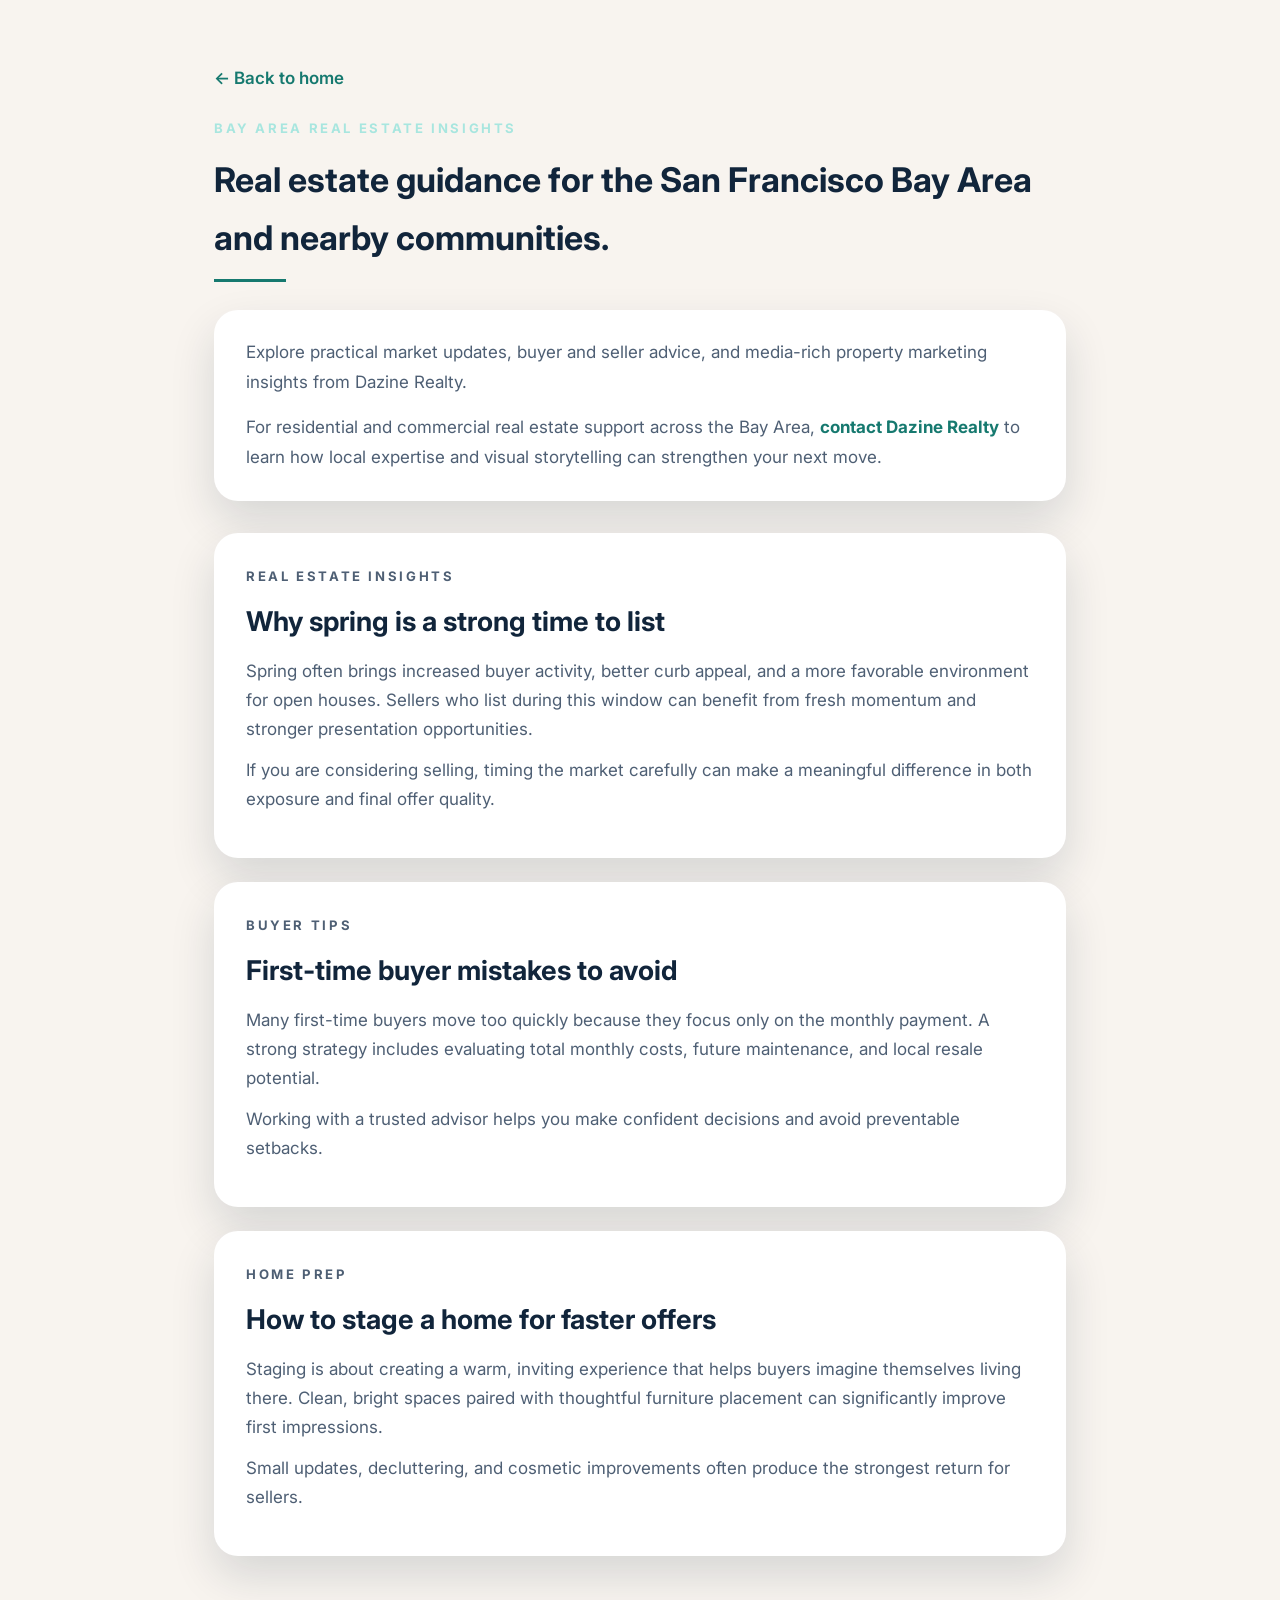
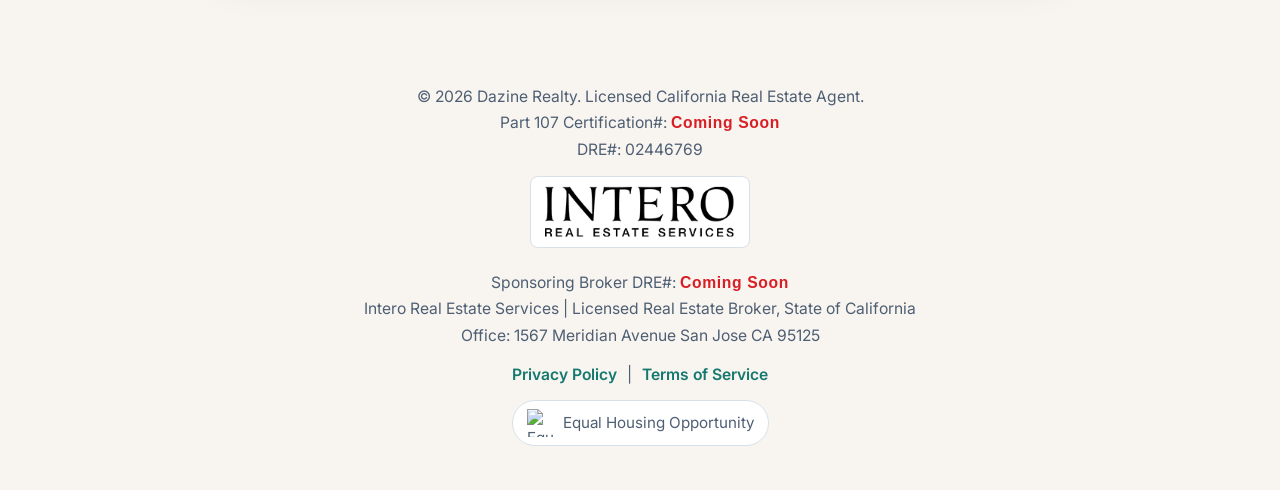
==== blog.html @ 9b82200a "Position Intero logo between license details" ====
<!DOCTYPE html>
<html lang="en">
  <head>
    <!-- Google tag (gtag.js) -->
    <script async src="https://www.googletagmanager.com/gtag/js?id=G-FYJN9053RN"></script>
    <script>
      window.dataLayer = window.dataLayer || [];
      function gtag(){dataLayer.push(arguments);}
      gtag('js', new Date());

      gtag('config', 'G-FYJN9053RN');
    </script>
    <meta charset="UTF-8" />
    <meta name="viewport" content="width=device-width, initial-scale=1.0" />
    <title>Bay Area Real Estate Blog | Dazine Realty</title>
    <link rel="icon" type="image/x-icon" href="https://dazinerealty.homes/favicon.ico">
<link rel="icon" type="image/png" sizes="48x48" href="https://dazinerealty.homes/favicon-48x48.png">
<link rel="icon" type="image/png" sizes="96x96" href="https://dazinerealty.homes/favicon-96x96.png">
<link rel="icon" type="image/png" sizes="32x32" href="https://dazinerealty.homes/favicon-32x32.png">
<link rel="icon" type="image/png" sizes="16x16" href="https://dazinerealty.homes/favicon-16x16.png">
<link rel="apple-touch-icon" sizes="180x180" href="https://dazinerealty.homes/apple-touch-icon.png">
<link rel="icon" type="image/png" sizes="192x192" href="https://dazinerealty.homes/android-chrome-192x192.png">
<link rel="icon" type="image/png" sizes="512x512" href="https://dazinerealty.homes/android-chrome-512x512.png">
    <meta
      name="description"
      content="Bay Area real estate insights, market updates, and practical tips for buyers, sellers, and commercial clients from Dazine Realty."
    />
    <meta
      name="keywords"
      content="Bay Area real estate blog, San Francisco Bay Area market updates, Oakland real estate tips, San Jose real estate advice, commercial real estate insights"
    />
    <meta name="robots" content="index, follow" />
    <link rel="preconnect" href="https://fonts.googleapis.com" />
    <link rel="preconnect" href="https://fonts.gstatic.com" crossorigin />
    <link
      href="https://fonts.googleapis.com/css2?family=Inter:wght@400;500;600;700;800&display=swap"
      rel="stylesheet"
    />
    <link rel="stylesheet" href="style.css?v=3" />
  </head>
  <body>
    <main class="blog-page">
      <a href="index.html" class="back-link">← Back to home</a>
      <p class="eyebrow">Bay Area real estate insights</p>
      <h1>Real estate guidance for the San Francisco Bay Area and nearby communities.</h1>
      <div class="blog-intro-card">
        <p>
          Explore practical market updates, buyer and seller advice, and media-rich property marketing insights from Dazine Realty.
        </p>
        <p>
          For residential and commercial real estate support across the Bay Area, <a href="index.html#contact">contact Dazine Realty</a> to learn how local expertise and visual storytelling can strengthen your next move.
        </p>
      </div>
      <section class="blog-post">
        <p class="eyebrow">Real estate insights</p>
        <h2>Why spring is a strong time to list</h2>
        <p>
          Spring often brings increased buyer activity, better curb appeal, and a more favorable
          environment for open houses. Sellers who list during this window can benefit from fresh
          momentum and stronger presentation opportunities.
        </p>
        <p>
          If you are considering selling, timing the market carefully can make a meaningful difference
          in both exposure and final offer quality.
        </p>
      </section>

      <section class="blog-post">
        <p class="eyebrow">Buyer tips</p>
        <h2>First-time buyer mistakes to avoid</h2>
        <p>
          Many first-time buyers move too quickly because they focus only on the monthly payment. A strong
          strategy includes evaluating total monthly costs, future maintenance, and local resale potential.
        </p>
        <p>
          Working with a trusted advisor helps you make confident decisions and avoid preventable setbacks.
        </p>
      </section>

      <section class="blog-post">
        <p class="eyebrow">Home prep</p>
        <h2>How to stage a home for faster offers</h2>
        <p>
          Staging is about creating a warm, inviting experience that helps buyers imagine themselves living there.
          Clean, bright spaces paired with thoughtful furniture placement can significantly improve first impressions.
        </p>
        <p>
          Small updates, decluttering, and cosmetic improvements often produce the strongest return for sellers.
        </p>
      </section>
    </main>

    <footer aria-label="Footer">
      <div class="footer-content">
        <p>© 2026 Dazine Realty. Licensed California Real Estate Agent.</p>
        <p>Part 107 Certification#: <span class="rounded-coming-soon">Coming Soon</span></p>
        <p>DRE#: 02446769</p>
        <a href="https://www.interorealestate.com/" target="_blank" rel="noopener noreferrer" class="intero-logo-link" aria-label="Visit Intero Real Estate Services website">
          <img src="InteroLOGO1.webp" alt="Intero Real Estate Services logo" class="intero-logo" />
        </a>
        <p class="legal-group-start">Sponsoring Broker DRE#: <span class="rounded-coming-soon">Coming Soon</span></p>
        <p>Intero Real Estate Services | Licensed Real Estate Broker, State of California</p>
        <p>Office: 1567 Meridian Avenue
San Jose CA 95125</p>
        <p class="footer-legal-links">
          <a href="legal.html#privacy">Privacy Policy</a>
          <span aria-hidden="true">|</span>
          <a href="legal.html#terms">Terms of Service</a>
        </p>
      </div>
      <div class="footer-badges">
        <div class="equal-housing" aria-label="Equal Housing Opportunity">
          <img src="EqualHousingOpportunityLogo.png" alt="Equal Housing Opportunity logo" class="equal-housing-icon" />
          <span>Equal Housing Opportunity</span>
        </div>
      </div>
    </footer>
  </body>
</html>
---- style.css ----
:root {
  --navy: #0f2237;
  --teal: #16796f;
  --cream: #f8f4ef;
  --text: #11253b;
  --muted: #4e5f74;
  --shadow: 0 20px 45px rgba(17, 37, 59, 0.14);
  --focus: #0b63ce;
}

* {
  box-sizing: border-box;
  margin: 0;
  padding: 0;
}

html {
  scroll-behavior: smooth;
}

body {
  font-family: 'Inter', sans-serif;
  color: var(--text);
  background: var(--cream);
  line-height: 1.7;
  font-size: 17px;
}

img {
  width: 100%;
  display: block;
}

a {
  color: inherit;
  text-decoration: none;
}

a:hover,
a:focus-visible {
  color: var(--teal);
}

*:focus-visible {
  outline: 3px solid var(--focus);
  outline-offset: 3px;
  border-radius: 4px;
}
.skip-link {
  position: absolute;
  left: -9999px;
  top: 0;
  background: var(--navy);
  color: white;
  padding: 10px 14px;
  z-index: 1000;
  border-radius: 0 0 6px 0;
}

.skip-link:focus {
  left: 0;
}
.hero {
  background: linear-gradient(135deg, rgba(18, 38, 58, 0.9), rgba(42, 157, 143, 0.8)),
    url('https://images.unsplash.com/photo-1494526585095-c41746248156?auto=format&fit=crop&w=1600&q=80') center/cover;
  color: white;
  padding: 24px 24px 80px;
  min-height: 760px;
}

.navbar {
  max-width: 1180px;
  margin: 0 auto;
  display: flex;
  align-items: center;
  justify-content: space-between;
  padding: 12px 0 40px;
}

.brand {
  display: inline-flex;
  align-items: center;
  justify-content: center;
  font-size: 1.25rem;
  font-weight: 800;
  letter-spacing: 0.14em;
  text-transform: uppercase;
  padding: 12px 24px;
  border-radius: 999px;
  border: 1px solid rgba(255, 255, 255, 0.35);
  background: rgba(255, 255, 255, 0.16);
  color: white;
  box-shadow: 0 16px 36px rgba(0, 0, 0, 0.18);
  text-shadow: 0 1px 2px rgba(0, 0, 0, 0.18);
  backdrop-filter: blur(10px);
  transition: transform 0.2s ease, background 0.2s ease, box-shadow 0.2s ease;
}

.brand:hover,
.brand:focus-visible {
  transform: translateY(-2px);
  background: rgba(255, 255, 255, 0.28);
  box-shadow: 0 20px 42px rgba(0, 0, 0, 0.22);
}

.nav-links {
  display: flex;
  gap: 18px;
  flex-wrap: wrap;
}

.nav-links a {
  color: rgba(255,255,255,0.95);
  font-size: 0.95rem;
  font-weight: 600;
}

.nav-link {
  display: inline-block;
  padding: 6px 12px;
  border: 1px solid rgba(255,255,255,0.35);
  border-radius: 999px;
  background: rgba(255,255,255,0.12);
  transition: background 0.2s ease, transform 0.2s ease, color 0.2s ease, box-shadow 0.2s ease;
}

.nav-link:hover,
.nav-link:focus-visible {
  background: rgba(255,255,255,0.3);
  color: white;
  transform: translateY(-1px);
  box-shadow: 0 8px 18px rgba(0, 0, 0, 0.14);
}

.hero-content {
  max-width: 1180px;
  margin: 0 auto;
  display: grid;
  grid-template-columns: 1.5fr 0.8fr;
  gap: 32px;
  align-items: stretch;
}

.hero-copy {
  display: flex;
  flex-direction: column;
  justify-content: space-between;
  min-height: 100%;
  padding-top: 280px;
}

.hero-actions {
  display: flex;
  gap: 14px;
  margin-top: 0;
}

.hero-actions .btn {
  margin-top: 0;
}

.eyebrow {
  text-transform: uppercase;
  letter-spacing: 0.2em;
  font-weight: 700;
  font-size: 0.82rem;
  color: #a8e6df;
  margin-bottom: 12px;
}

.hero h1 {
  font-size: clamp(2.2rem, 4.2vw, 3.5rem);
  margin-bottom: 16px;
  line-height: 1.15;
  letter-spacing: -0.02em;
}

.hero-text {
  font-size: 1.18rem;
  max-width: 760px;
  color: rgba(255,255,255,0.94);
  margin-bottom: 24px;
  line-height: 1.75;
}

.btn {
  display: inline-block;
  padding: 12px 18px;
  border-radius: 999px;
  font-weight: 600;
  margin-right: 12px;
  margin-bottom: 10px;
  transition: transform 0.2s ease, background 0.2s ease, box-shadow 0.2s ease;
}

.btn-primary {
  background: rgba(255, 255, 255, 0.18);
  color: white;
  border: 1px solid rgba(255,255,255,0.35);
  font-weight: 700;
}

.btn-secondary {
  background: white;
  color: var(--navy);
  font-weight: 700;
  box-shadow: 0 8px 22px rgba(0, 0, 0, 0.16);
}

.btn:hover,
.btn:focus-visible {
  transform: translateY(-2px);
}

.btn-primary:hover,
.btn-primary:focus-visible {
  background: rgba(255, 255, 255, 0.26);
  box-shadow: 0 10px 24px rgba(0, 0, 0, 0.14);
}

.btn-secondary:hover,
.btn-secondary:focus-visible {
  background: #f9f9f9;
  box-shadow: 0 12px 28px rgba(0, 0, 0, 0.18);
}

.hero-card {
  background: rgba(255,255,255,0.96);
  color: var(--text);
  border-radius: 20px;
  padding: 24px;
  box-shadow: var(--shadow);
  border: 1px solid rgba(255,255,255,0.9);
}

.hero-side-stack {
  display: flex;
  flex-direction: column;
  gap: 16px;
}

.hero-photo-card {
  display: flex;
  flex-direction: column;
  gap: 12px;
}

.photo-placeholder {
  min-height: 240px;
  border-radius: 16px;
  background: linear-gradient(135deg, #dfe7ee, #c7d6e0);
  display: grid;
  place-items: center;
  color: var(--navy);
  font-weight: 700;
  text-align: center;
  padding: 16px;
}

.hero-card h3 {
  margin-bottom: 12px;
}

.hero-card ul {
  padding-left: 18px;
  color: var(--muted);
}

.section {
  max-width: 1180px;
  margin: 0 auto;
  padding: 84px 24px;
}

.intro-strip {
  display: grid;
  grid-template-columns: repeat(3, 1fr);
  gap: 20px;
  margin-top: -24px;
  padding-top: 0;
}

.intro-strip > div {
  background: white;
  border-radius: 18px;
  padding: 24px;
  box-shadow: var(--shadow);
  text-align: center;
}

.intro-strip strong {
  display: block;
  font-size: 1.6rem;
  color: var(--teal);
}

.section-heading {
  margin-bottom: 28px;
}

.section-heading h2 {
  font-size: clamp(1.7rem, 3vw, 2.35rem);
  max-width: 760px;
  line-height: 1.25;
}

.about-grid,
.contact-grid {
  display: grid;
  grid-template-columns: 1fr 1fr;
  gap: 24px;
}

.about-grid p,
.contact-info p {
  color: var(--muted);
}

.legal-group-start {
  margin-top: 1.4em;
}

.contact-service {
  margin-top: 2.4em;
}

.card-grid {
  display: grid;
  grid-template-columns: repeat(3, 1fr);
  gap: 24px;
}

.card {
  background: white;
  border-radius: 20px;
  padding: 26px;
  box-shadow: var(--shadow);
  border: 1px solid #dfe7ee;
}

.service-card {
  position: relative;
  padding-top: 44px;
  overflow: visible;
}

.coming-soon-badge {
  position: absolute;
  top: 12px;
  right: 8px;
  transform: rotate(18deg);
  background: linear-gradient(180deg, #ff3b3b 0%, #d81f26 100%);
  color: #fff;
  font-size: 0.58rem;
  font-weight: 800;
  letter-spacing: 0.12em;
  text-transform: uppercase;
  line-height: 1;
  padding: 8px 12px;
  border-radius: 4px;
  box-shadow: 0 10px 18px rgba(216, 31, 38, 0.22);
  font-family: 'Segoe UI', 'Inter', Arial, sans-serif;
  -webkit-font-smoothing: antialiased;
  -moz-osx-font-smoothing: grayscale;
  text-shadow: 0 1px 1px rgba(0, 0, 0, 0.2);
  z-index: 1;
}

.card h3 {
  margin-bottom: 10px;
}

.rounded-coming-soon {
  display: inline-block;
  font-family: 'Arial Rounded MT Bold', 'Trebuchet MS', 'Segoe UI', 'Verdana', sans-serif;
  font-weight: 700;
  letter-spacing: 0.04em;
  color: #d81f26 !important;
  font-smoothing: antialiased;
  -webkit-font-smoothing: antialiased;
  -moz-osx-font-smoothing: grayscale;
}

.contact-info .rounded-coming-soon,
.footer-content .rounded-coming-soon,
footer .rounded-coming-soon {
  color: #d81f26 !important;
}

.card p,
.card span {
  color: var(--muted);
}

.blog-card {
  display: block;
  transition: transform 0.2s ease, box-shadow 0.2s ease;
}

.blog-card:hover {
  transform: translateY(-4px);
  box-shadow: 0 24px 45px rgba(18, 38, 58, 0.16);
}

.blog-page {
  max-width: 900px;
  margin: 0 auto;
  padding: 64px 24px 80px;
}

.blog-page .back-link {
  display: inline-block;
  margin-bottom: 24px;
  color: var(--teal);
  font-weight: 600;
}

.blog-page h1 {
  margin-bottom: 28px;
}

.blog-page h1::after {
  content: '';
  display: block;
  width: 72px;
  height: 3px;
  margin-top: 12px;
  background: var(--teal);
}

.blog-intro-card {
  background: white;
  border-radius: 24px;
  padding: 28px 32px;
  box-shadow: var(--shadow);
  margin-bottom: 32px;
}

.blog-intro-card p {
  color: var(--muted);
  margin-bottom: 16px;
  line-height: 1.75;
}

.blog-intro-card p:last-child {
  margin-bottom: 0;
}

.blog-intro-card a {
  color: var(--teal);
  font-weight: 700;
}

.blog-post {
  background: white;
  border-radius: 24px;
  padding: 32px;
  box-shadow: var(--shadow);
  margin-bottom: 24px;
}

.blog-post h2 {
  margin-bottom: 12px;
  font-size: 1.7rem;
}

.blog-post p {
  color: var(--muted);
  margin-bottom: 12px;
}

.page-intro-card {
  background: white;
  border-radius: 24px;
  padding: 30px 32px;
  box-shadow: var(--shadow);
  margin-bottom: 32px;
}

.page-intro-card p {
  color: var(--muted);
  margin-bottom: 16px;
  line-height: 1.8;
  max-width: 760px;
}

.page-intro-card p:last-child {
  margin-bottom: 0;
}

.page-intro-card a {
  color: var(--teal);
  font-weight: 700;
}

.listing-card {
  overflow: hidden;
  padding: 0;
}

.listings-coming-soon {
  position: relative;
  padding-top: 10px;
}

.listings-heading {
  position: relative;
  margin-bottom: 10px;
}

.listings-card-grid {
  grid-template-columns: 1fr;
  max-width: 780px;
}

.listing-status-card {
  min-height: 180px;
  display: flex;
  flex-direction: column;
  justify-content: center;
}

.listing-status-card h3 {
  margin-bottom: 12px;
}

.listing-status-card p {
  color: var(--muted);
}

.listing-card img {
  height: 220px;
  object-fit: cover;
}

.card-content {
  padding: 20px 24px 24px;
}

.contact-section {
  background: white;
  border-radius: 24px;
  box-shadow: var(--shadow);
  margin-bottom: 40px;
}

.contact-form {
  display: flex;
  flex-direction: column;
  gap: 12px;
}

.contact-form label {
  font-weight: 600;
  color: var(--text);
}

.contact-form input,
.contact-form textarea {
  border: 1px solid #9faebd;
  border-radius: 12px;
  padding: 13px 15px;
  font: inherit;
  background: #fff;
  min-height: 46px;
}

.contact-form input::placeholder,
.contact-form textarea::placeholder {
  color: #5d6b78;
}

.contact-form .form-status {
  margin-top: 4px;
  font-size: 0.95rem;
  color: var(--teal);
  font-weight: 600;
}

.contact-form button {
  border: 2px solid var(--navy);
  background: var(--teal);
  color: white;
  cursor: pointer;
}

.contact-info {
  background: var(--cream);
  border-radius: 20px;
  padding: 24px;
  border: 1px solid #dfe7ee;
}

.contact-info h3 {
  margin-bottom: 20px;
}

.contact-info h3::after {
  content: '';
  display: block;
  width: 48px;
  height: 3px;
  margin-top: 8px;
  background: var(--teal);
}

footer {
  text-align: center;
  padding: 24px 24px 44px;
  color: var(--muted);
  font-size: 0.98rem;
}

footer p {
  max-width: 700px;
  margin: 0 auto;
}

footer .intero-logo-link {
  display: flex;
  align-items: center;
  justify-content: center;
  width: min(220px, 80vw);
  height: 72px;
  margin: 12px auto 0;
  padding: 8px 14px;
  overflow: hidden;
  border: 1px solid #d7e1eb;
  border-radius: 8px;
  background: white;
}

footer .intero-logo-link .intero-logo {
  width: 100%;
  max-width: 190px;
  max-height: 54px;
  margin: 0;
  object-fit: contain;
}

.footer-content {
  margin-bottom: 12px;
}

.footer-legal-links {
  display: flex;
  justify-content: center;
  gap: 10px;
  flex-wrap: wrap;
  margin-top: 12px;
}

.footer-legal-links a {
  color: var(--teal);
  font-weight: 600;
}

.legal-page {
  max-width: 900px;
  margin: 0 auto;
  padding: 64px 24px 80px;
}

.legal-page .back-link {
  display: inline-block;
  margin-bottom: 24px;
  color: var(--teal);
  font-weight: 600;
}

.legal-page h1 {
  margin-bottom: 28px;
}

.legal-section {
  background: white;
  border-radius: 24px;
  padding: 32px;
  margin-bottom: 24px;
  box-shadow: var(--shadow);
  scroll-margin-top: 24px;
}

.legal-section h2 {
  margin-bottom: 16px;
}

.legal-section h3 {
  margin-top: 24px;
  margin-bottom: 8px;
}

.legal-section p {
  color: var(--muted);
  margin-bottom: 12px;
}

.legal-section p:last-child {
  margin-bottom: 0;
}

.legal-section a {
  color: var(--teal);
  font-weight: 600;
}

.footer-badges {
  display: flex;
  justify-content: center;
  align-items: center;
  gap: 10px;
  flex-wrap: wrap;
}

.equal-housing,
.social-link {
  display: inline-flex;
  align-items: center;
  gap: 8px;
  padding: 8px 14px;
  border: 1px solid #d7e1eb;
  border-radius: 999px;
  background: white;
  font-size: 0.95rem;
}

.social-link {
  padding: 8px;
}

.equal-housing-icon,
.social-icon {
  width: 28px;
  height: 28px;
  object-fit: contain;
  display: block;
}

.socials-block {
  margin-top: 16px;
}

.socials-title {
  font-size: 0.85rem;
  font-weight: 700;
  text-transform: uppercase;
  letter-spacing: 0.16em;
  color: var(--teal);
  margin-bottom: 8px;
}

.social-links-row {
  display: flex;
  gap: 10px;
  flex-wrap: wrap;
}

@media (max-width: 900px) {
  .hero-content,
  .about-grid,
  .contact-grid,
  .card-grid,
  .intro-strip {
    grid-template-columns: 1fr;
  }

  .hero {
    padding-bottom: 60px;
  }
}

@media (max-width: 640px) {
  .nav-links {
    width: 100%;
    justify-content: space-between;
  }

  .skip-nav-link {
    margin-left: auto;
  }

  .navbar {
    flex-direction: column;
    align-items: flex-start;
    gap: 12px;
  }

  .nav-links {
    gap: 12px;
  }

  .hero {
    padding: 20px 16px 56px;
  }

  .section {
    padding: 56px 16px;
  }
}
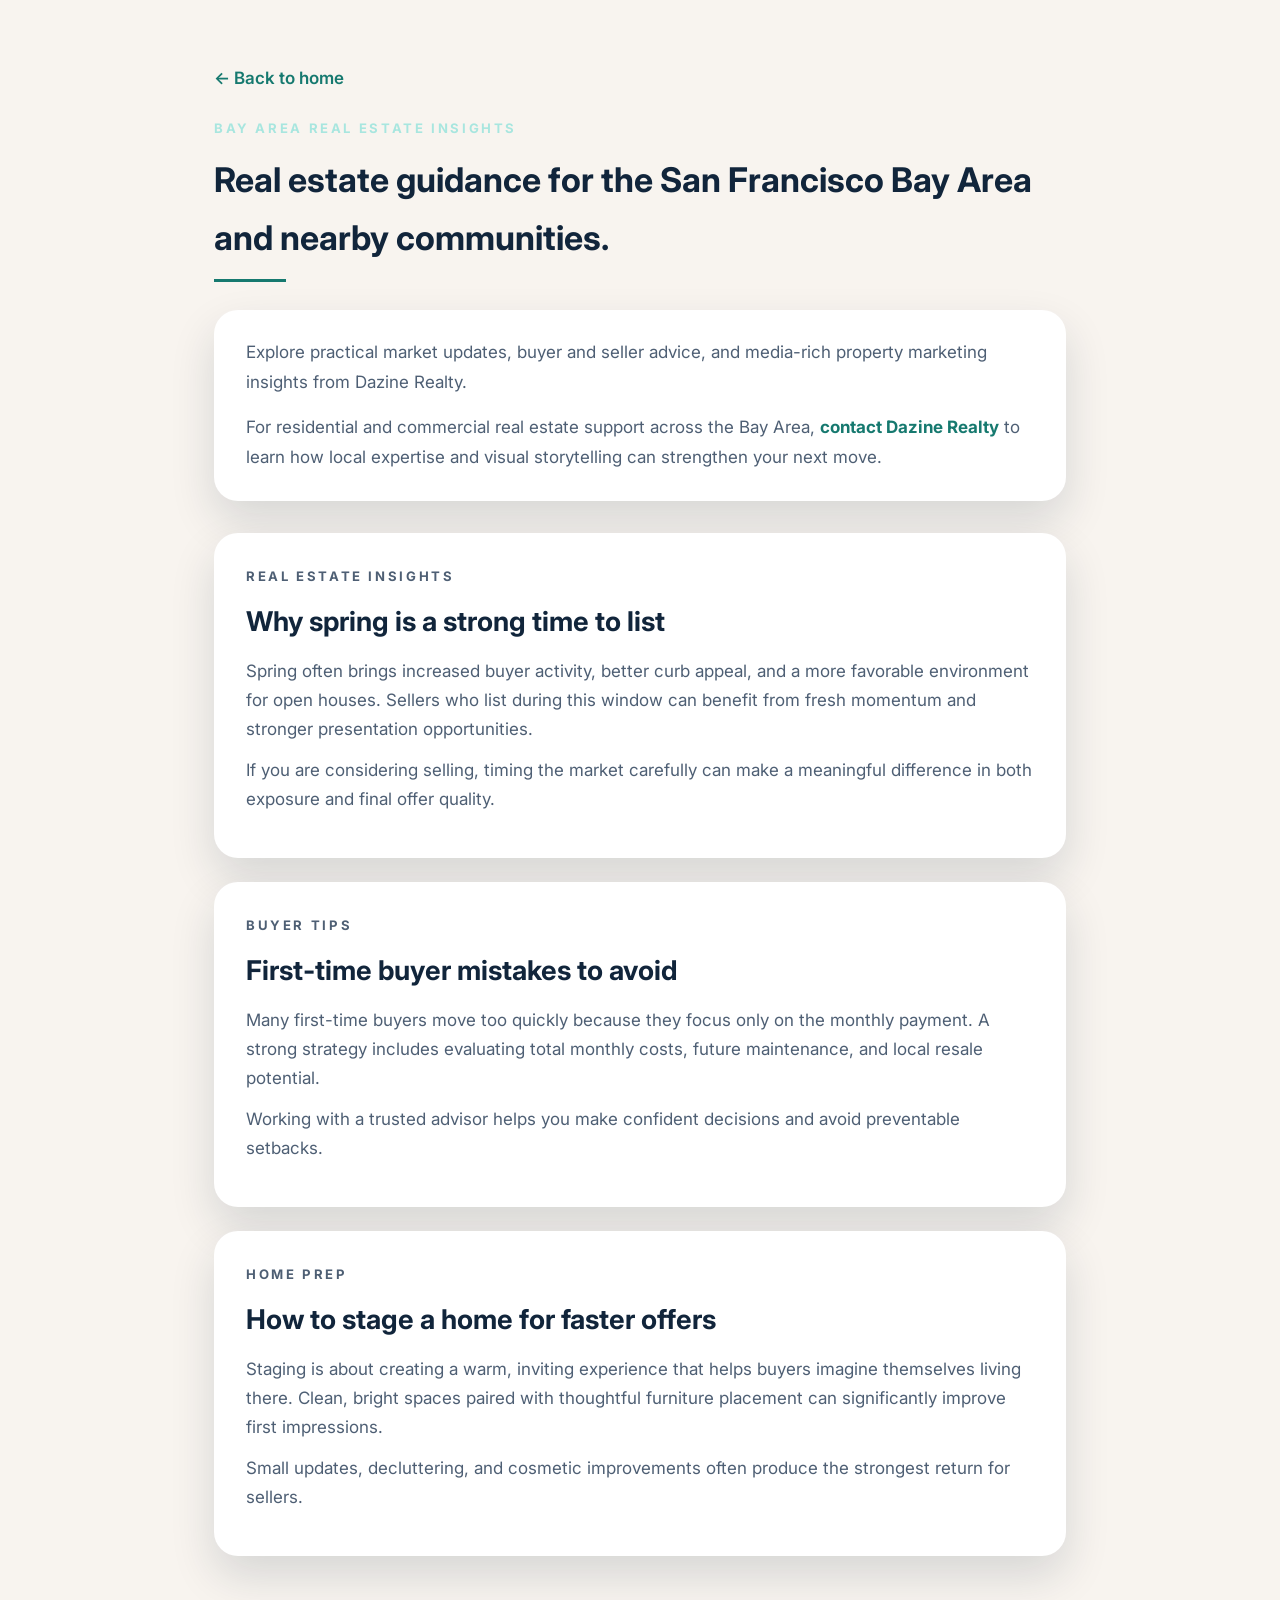
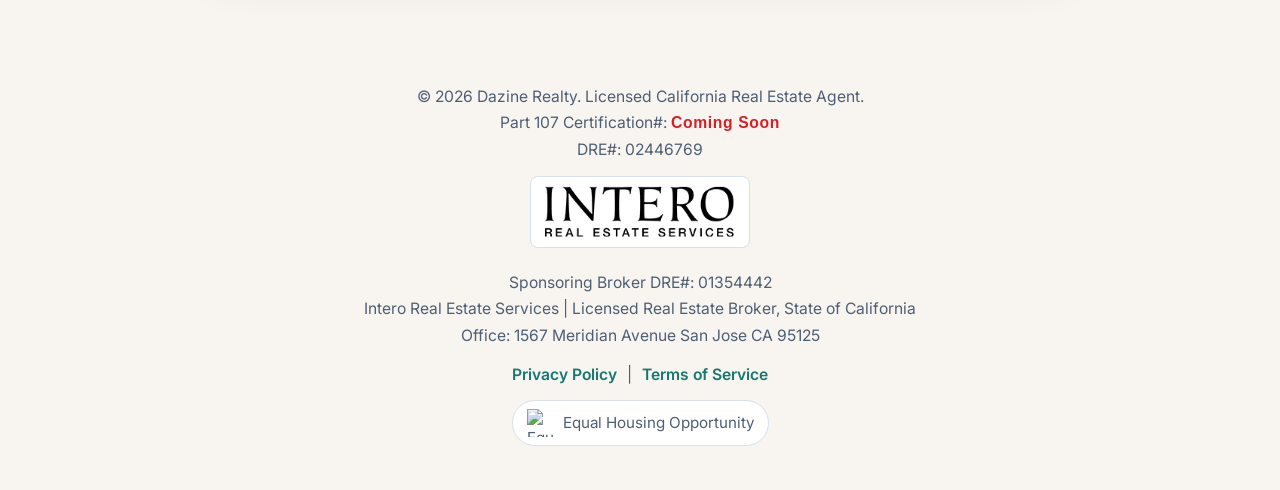
==== commit 888fcb9a: "Update sponsoring broker DRE number" ====
--- a/blog.html
+++ b/blog.html
@@ -98,7 +98,7 @@
         <a href="https://www.interorealestate.com/" target="_blank" rel="noopener noreferrer" class="intero-logo-link" aria-label="Visit Intero Real Estate Services website">
           <img src="InteroLOGO1.webp" alt="Intero Real Estate Services logo" class="intero-logo" />
         </a>
-        <p class="legal-group-start">Sponsoring Broker DRE#: <span class="rounded-coming-soon">Coming Soon</span></p>
+        <p class="legal-group-start">Sponsoring Broker DRE#: 01354442</p>
         <p>Intero Real Estate Services | Licensed Real Estate Broker, State of California</p>
         <p>Office: 1567 Meridian Avenue
 San Jose CA 95125</p>
--- a/style.css
+++ b/style.css
@@ -307,7 +307,7 @@
 .about-grid,
 .contact-grid {
   display: grid;
-  grid-template-columns: 1fr 1fr;
+  grid-template-columns: minmax(0, 1.15fr) minmax(280px, 0.85fr);
   gap: 24px;
 }
 
@@ -544,6 +544,17 @@
   margin-bottom: 40px;
 }
 
+.airtable-embed {
+  display: block;
+  width: 100%;
+  height: 100%;
+  max-width: 100%;
+  min-height: 590px;
+  border: 1px solid #dfe7ee !important;
+  border-radius: 20px;
+  box-sizing: border-box;
+}
+
 .contact-form {
   display: flex;
   flex-direction: column;
@@ -736,6 +747,12 @@
   display: block;
 }
 
+.youtube-social-icon {
+  width: 40px;
+  height: 40px;
+  margin: -6px;
+}
+
 .socials-block {
   margin-top: 16px;
 }
@@ -770,6 +787,10 @@
 }
 
 @media (max-width: 640px) {
+  .airtable-embed {
+    min-height: 620px;
+  }
+
   .nav-links {
     width: 100%;
     justify-content: space-between;
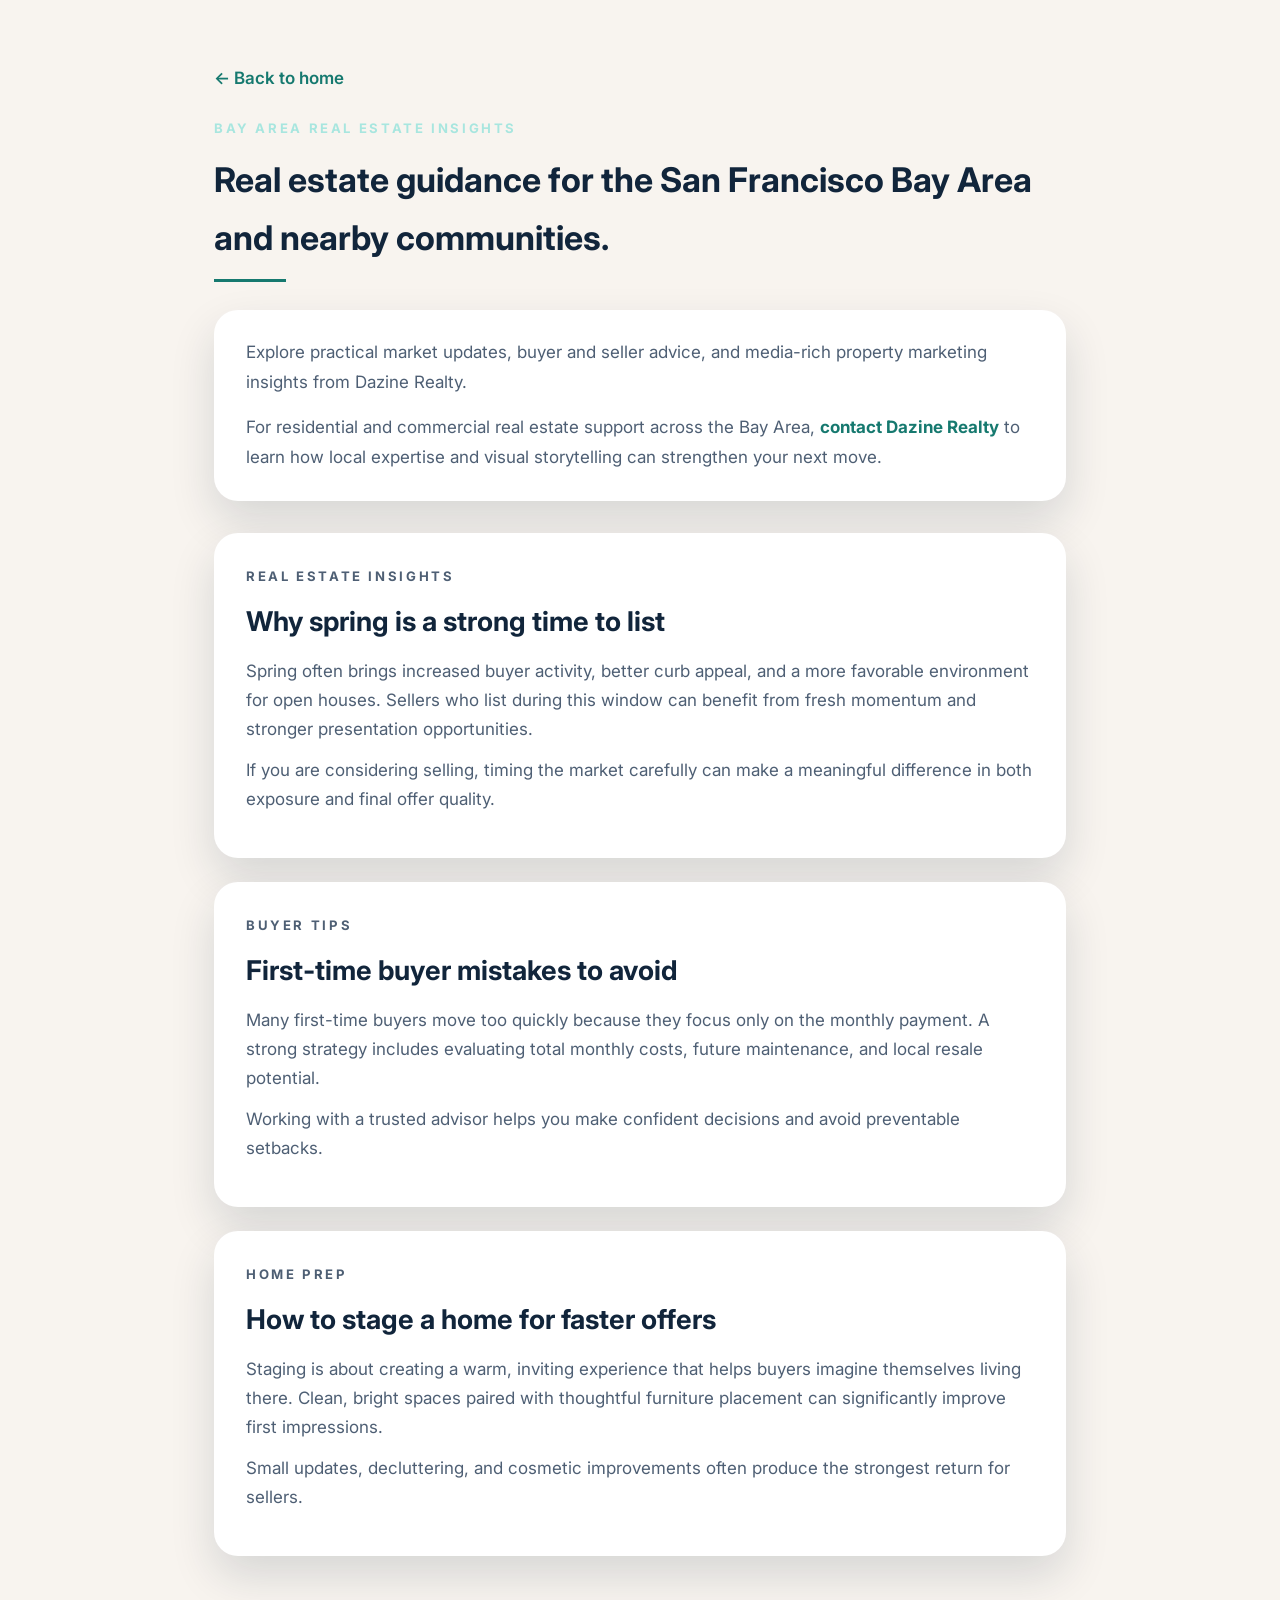
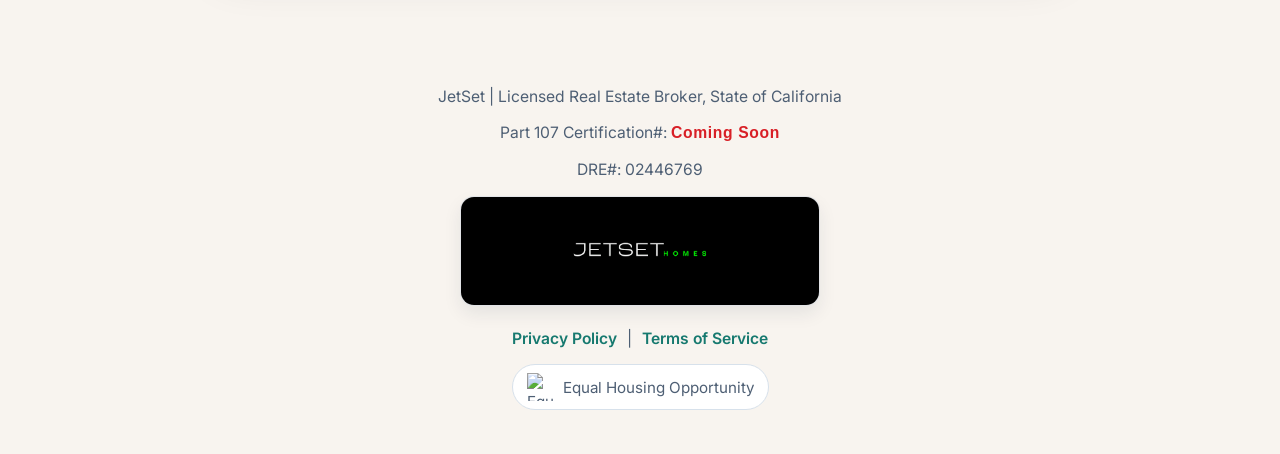
==== commit e1ecbd3a: "Update footer branding and JetSet link" ====
--- a/blog.html
+++ b/blog.html
@@ -92,16 +92,12 @@
 
     <footer aria-label="Footer">
       <div class="footer-content">
-        <p>© 2026 Dazine Realty. Licensed California Real Estate Agent.</p>
+        <p>JetSet | Licensed Real Estate Broker, State of California</p>
         <p>Part 107 Certification#: <span class="rounded-coming-soon">Coming Soon</span></p>
         <p>DRE#: 02446769</p>
-        <a href="https://www.interorealestate.com/" target="_blank" rel="noopener noreferrer" class="intero-logo-link" aria-label="Visit Intero Real Estate Services website">
-          <img src="InteroLOGO1.webp" alt="Intero Real Estate Services logo" class="intero-logo" />
+        <a href="https://www.jetsethomes.com" target="_blank" rel="noopener noreferrer" class="jetset-logo-link" aria-label="Visit Jet Set Homes website">
+          <img src="Jetsethomes.png" alt="Jet Set Homes logo" class="jetset-logo-image" />
         </a>
-        <p class="legal-group-start">Sponsoring Broker DRE#: 01354442</p>
-        <p>Intero Real Estate Services | Licensed Real Estate Broker, State of California</p>
-        <p>Office: 1567 Meridian Avenue
-San Jose CA 95125</p>
         <p class="footer-legal-links">
           <a href="legal.html#privacy">Privacy Policy</a>
           <span aria-hidden="true">|</span>
@@ -115,5 +111,10 @@
         </div>
       </div>
     </footer>
+    <script async type="text/javascript" src="https://static.klaviyo.com/onsite/js/UCB8jT/klaviyo.js?company_id=UCB8jT"></script>
+    <script type="text/javascript">
+      // Initialize Klaviyo object on page load
+      !function(){if(!window.klaviyo){window._klOnsite=window._klOnsite||[];try{window.klaviyo=new Proxy({},{get:function(n,i){return"push"===i?function(){var n;(n=window._klOnsite).push.apply(n,arguments)}:function(){for(var n=arguments.length,o=new Array(n),w=0;w<n;w++)o[w]=arguments[w];var t="function"==typeof o[o.length-1]?o.pop():void 0,e=new Promise((function(n){window._klOnsite.push([i].concat(o,[function(i){t&&t(i),n(i)}]))}));return e}}})}catch(n){window.klaviyo=window.klaviyo||[],window.klaviyo.push=function(){var n;(n=window._klOnsite).push.apply(n,arguments)}}}}();
+    </script>
   </body>
 </html>
--- a/style.css
+++ b/style.css
@@ -320,8 +320,12 @@
   margin-top: 1.4em;
 }
 
+.broker-dre {
+  margin-top: 1.05em;
+}
+
 .contact-service {
-  margin-top: 2.4em;
+  margin-top: 3.2em;
 }
 
 .card-grid {
@@ -627,26 +631,43 @@
   margin: 0 auto;
 }
 
-footer .intero-logo-link {
-  display: flex;
+footer p + p {
+  margin-top: 10px;
+}
+
+.jetset-logo-wrap {
+  margin: 10px auto 12px;
+}
+
+.jetset-logo-link {
+  display: inline-flex;
   align-items: center;
   justify-content: center;
-  width: min(220px, 80vw);
-  height: 72px;
-  margin: 12px auto 0;
-  padding: 8px 14px;
+  width: min(360px, 85vw);
+  height: 110px;
+  margin: 12px auto 8px;
+  padding: 0;
   overflow: hidden;
-  border: 1px solid #d7e1eb;
-  border-radius: 8px;
-  background: white;
-}
-
-footer .intero-logo-link .intero-logo {
+  border-radius: 14px;
+  background: #fff;
+  border: 1px solid rgba(17, 37, 59, 0.12);
+  box-shadow: 0 8px 18px rgba(17, 37, 59, 0.08);
+  transition: transform 0.2s ease, box-shadow 0.2s ease, border-color 0.2s ease;
+}
+
+.jetset-logo-link:hover,
+.jetset-logo-link:focus-visible {
+  transform: translateY(-1px);
+  box-shadow: 0 12px 24px rgba(17, 37, 59, 0.12);
+  border-color: rgba(17, 37, 59, 0.2);
+}
+
+.jetset-logo-image {
+  display: block;
   width: 100%;
-  max-width: 190px;
-  max-height: 54px;
-  margin: 0;
-  object-fit: contain;
+  height: 100%;
+  object-fit: cover;
+  object-position: center;
 }
 
 .footer-content {
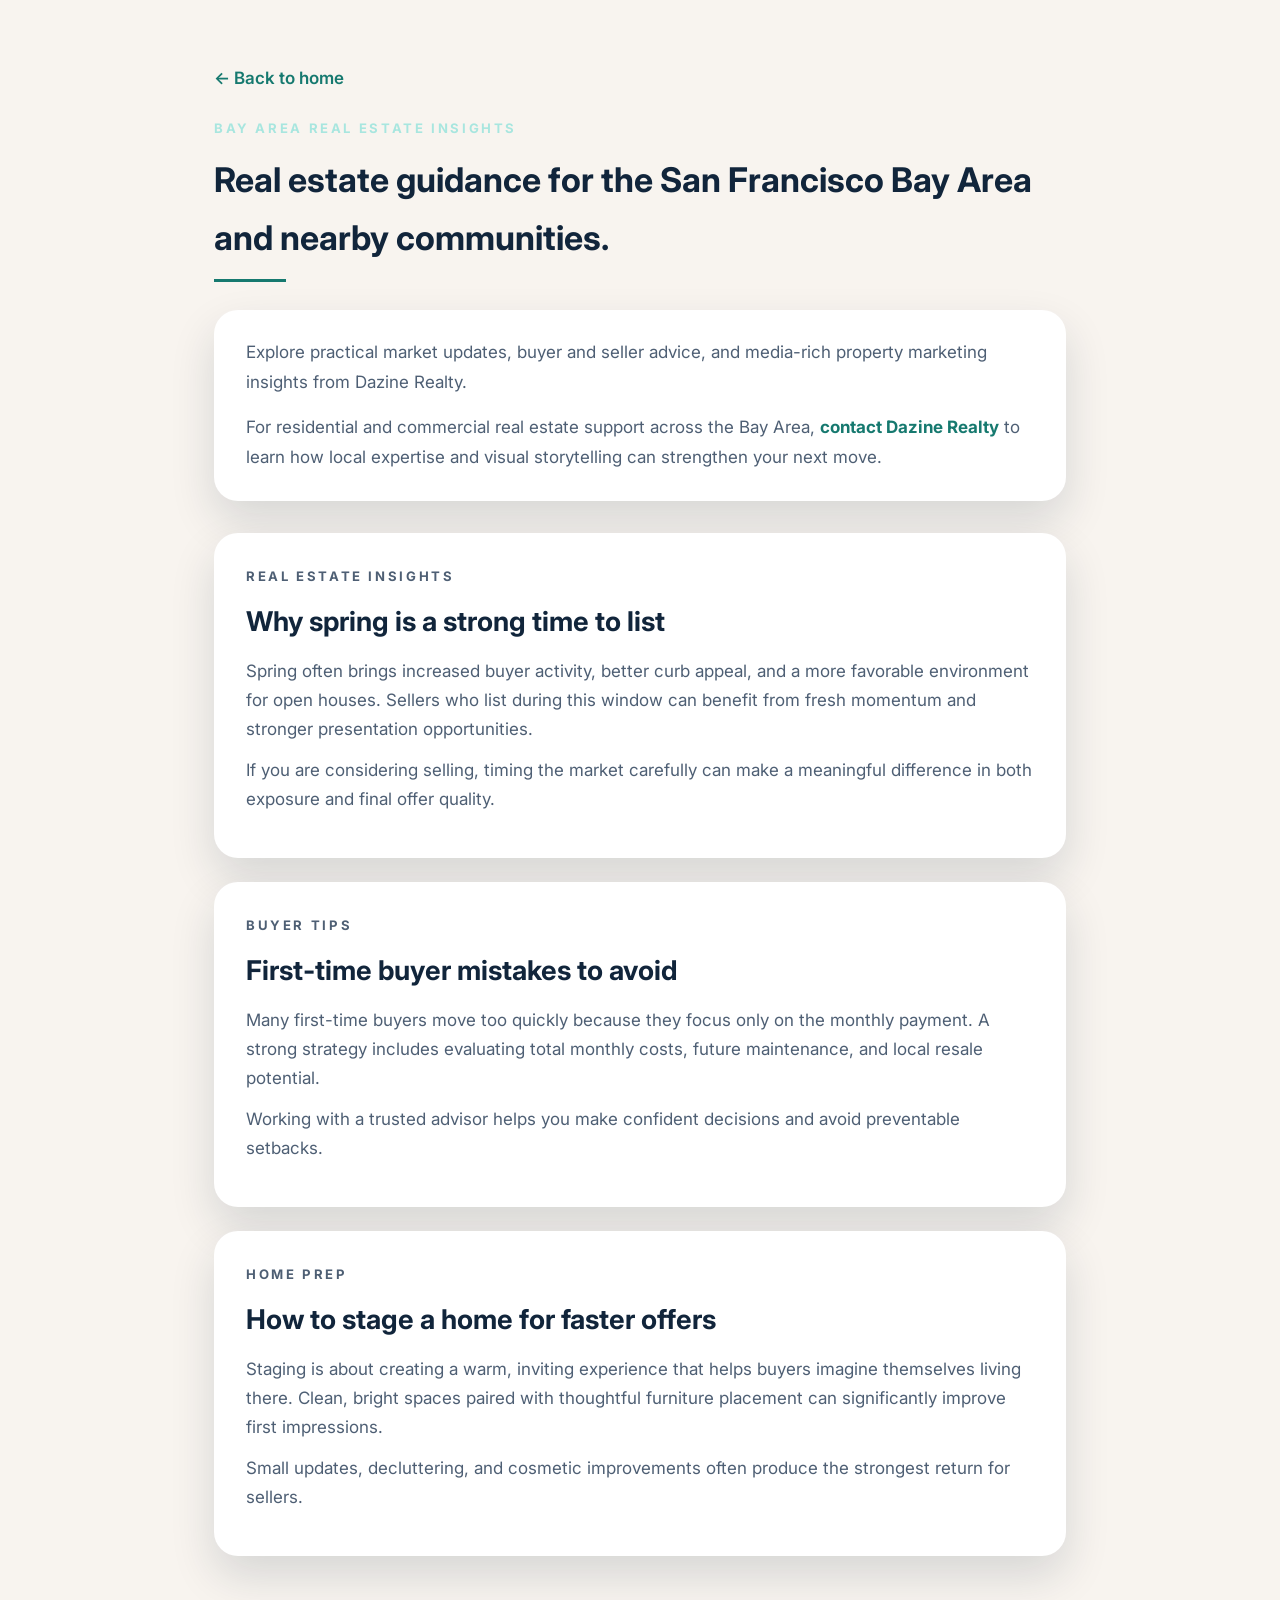
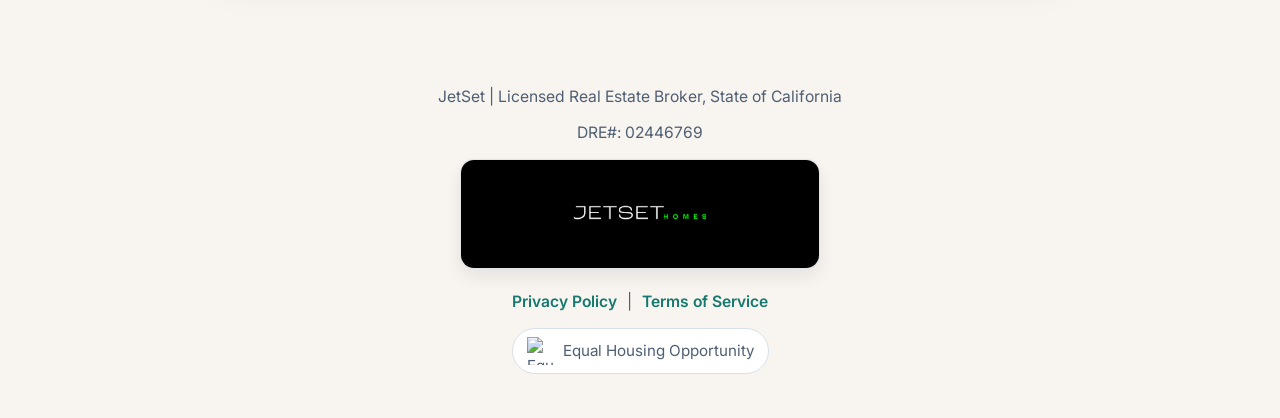
==== commit 4761b69b: "Remove Part 107 footer line" ====
--- a/blog.html
+++ b/blog.html
@@ -93,7 +93,6 @@
     <footer aria-label="Footer">
       <div class="footer-content">
         <p>JetSet | Licensed Real Estate Broker, State of California</p>
-        <p>Part 107 Certification#: <span class="rounded-coming-soon">Coming Soon</span></p>
         <p>DRE#: 02446769</p>
         <a href="https://www.jetsethomes.com" target="_blank" rel="noopener noreferrer" class="jetset-logo-link" aria-label="Visit Jet Set Homes website">
           <img src="Jetsethomes.png" alt="Jet Set Homes logo" class="jetset-logo-image" />
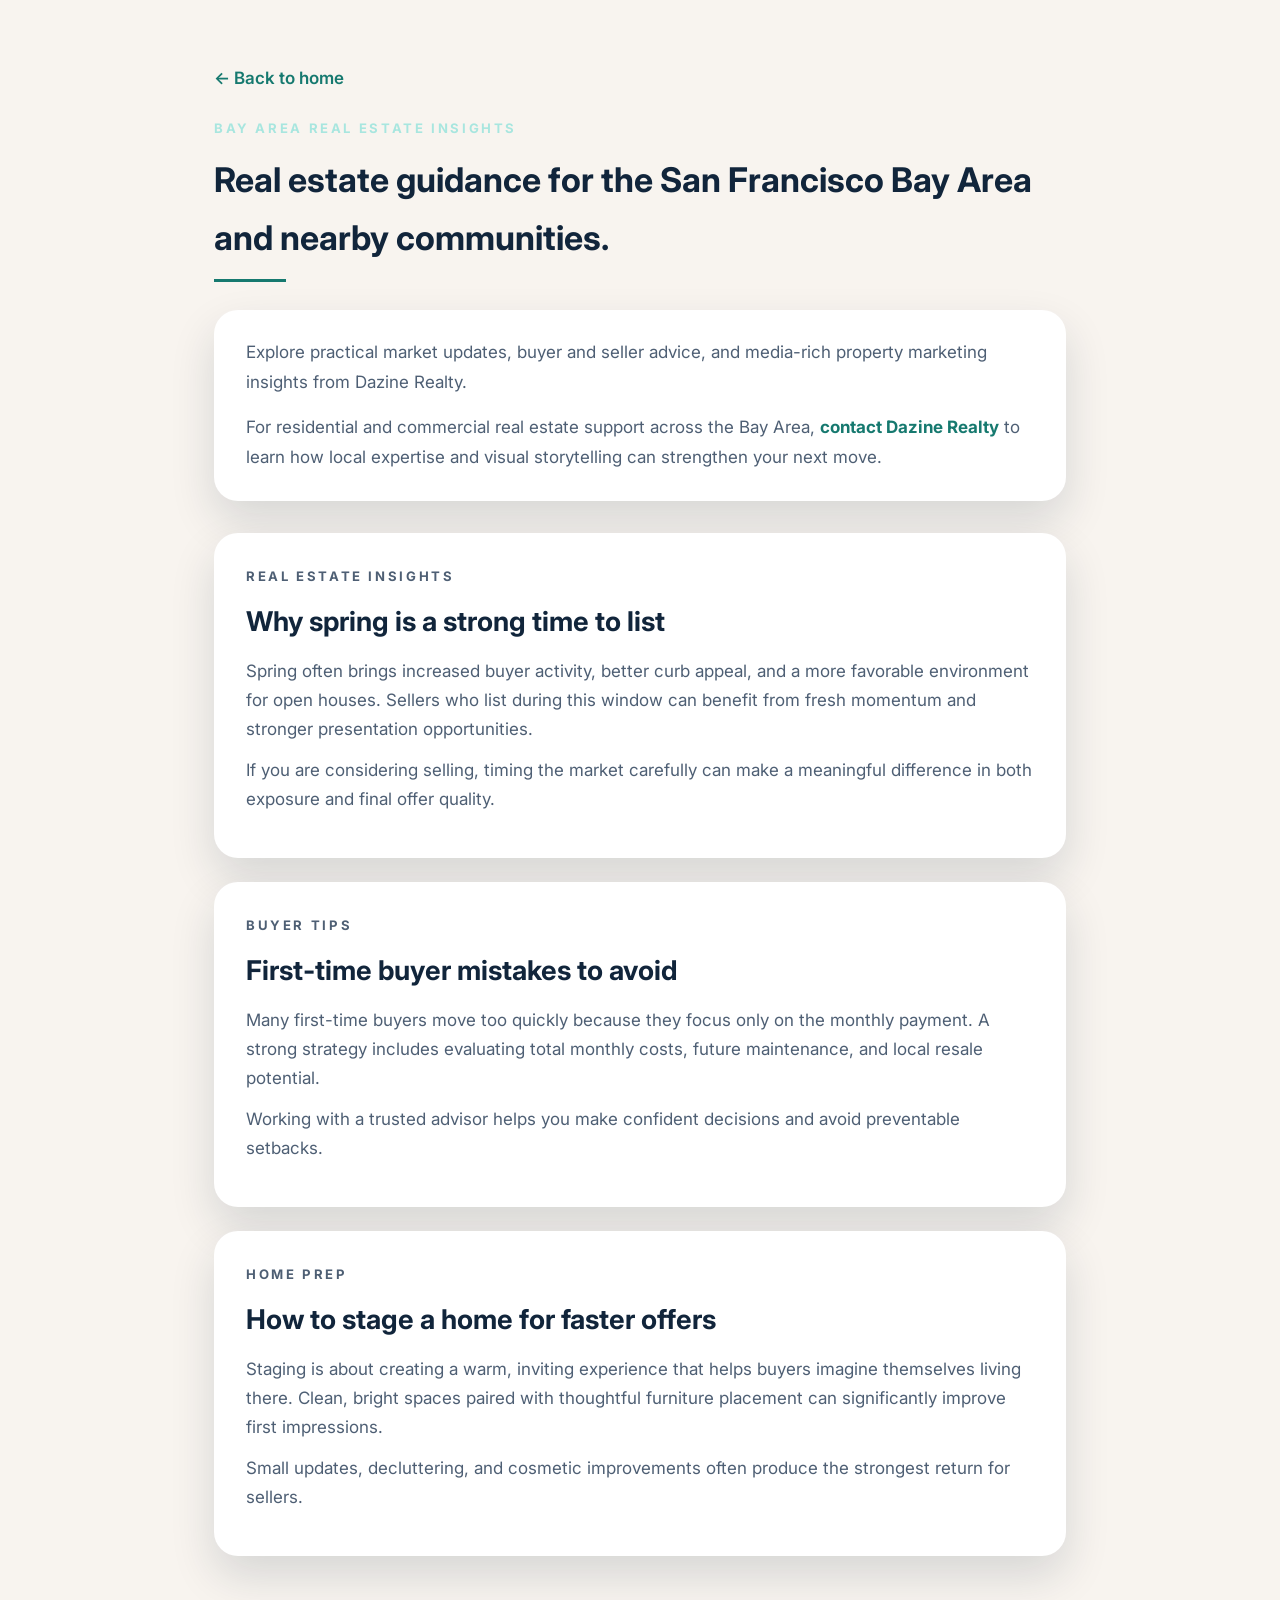
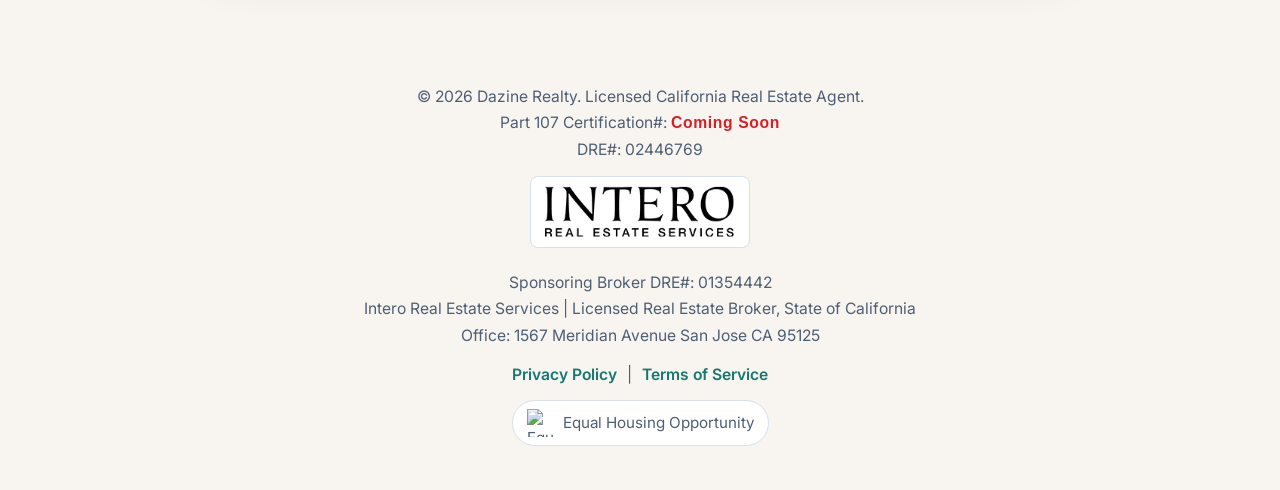
==== commit 4cbe66b5: "Restore Intero branding" ====
--- a/blog.html
+++ b/blog.html
@@ -92,11 +92,16 @@
 
     <footer aria-label="Footer">
       <div class="footer-content">
-        <p>JetSet | Licensed Real Estate Broker, State of California</p>
+        <p>© 2026 Dazine Realty. Licensed California Real Estate Agent.</p>
+        <p>Part 107 Certification#: <span class="rounded-coming-soon">Coming Soon</span></p>
         <p>DRE#: 02446769</p>
-        <a href="https://www.jetsethomes.com" target="_blank" rel="noopener noreferrer" class="jetset-logo-link" aria-label="Visit Jet Set Homes website">
-          <img src="Jetsethomes.png" alt="Jet Set Homes logo" class="jetset-logo-image" />
+        <a href="https://www.interorealestate.com/" target="_blank" rel="noopener noreferrer" class="intero-logo-link" aria-label="Visit Intero Real Estate Services website">
+          <img src="InteroLOGO1.webp" alt="Intero Real Estate Services logo" class="intero-logo" />
         </a>
+        <p class="legal-group-start">Sponsoring Broker DRE#: 01354442</p>
+        <p>Intero Real Estate Services | Licensed Real Estate Broker, State of California</p>
+        <p>Office: 1567 Meridian Avenue
+San Jose CA 95125</p>
         <p class="footer-legal-links">
           <a href="legal.html#privacy">Privacy Policy</a>
           <span aria-hidden="true">|</span>
--- a/style.css
+++ b/style.css
@@ -631,43 +631,26 @@
   margin: 0 auto;
 }
 
-footer p + p {
-  margin-top: 10px;
-}
-
-.jetset-logo-wrap {
-  margin: 10px auto 12px;
-}
-
-.jetset-logo-link {
-  display: inline-flex;
+footer .intero-logo-link {
+  display: flex;
   align-items: center;
   justify-content: center;
-  width: min(360px, 85vw);
-  height: 110px;
-  margin: 12px auto 8px;
-  padding: 0;
+  width: min(220px, 80vw);
+  height: 72px;
+  margin: 12px auto 0;
+  padding: 8px 14px;
   overflow: hidden;
-  border-radius: 14px;
-  background: #fff;
-  border: 1px solid rgba(17, 37, 59, 0.12);
-  box-shadow: 0 8px 18px rgba(17, 37, 59, 0.08);
-  transition: transform 0.2s ease, box-shadow 0.2s ease, border-color 0.2s ease;
-}
-
-.jetset-logo-link:hover,
-.jetset-logo-link:focus-visible {
-  transform: translateY(-1px);
-  box-shadow: 0 12px 24px rgba(17, 37, 59, 0.12);
-  border-color: rgba(17, 37, 59, 0.2);
-}
-
-.jetset-logo-image {
-  display: block;
+  border: 1px solid #d7e1eb;
+  border-radius: 8px;
+  background: white;
+}
+
+footer .intero-logo-link .intero-logo {
   width: 100%;
-  height: 100%;
-  object-fit: cover;
-  object-position: center;
+  max-width: 190px;
+  max-height: 54px;
+  margin: 0;
+  object-fit: contain;
 }
 
 .footer-content {
